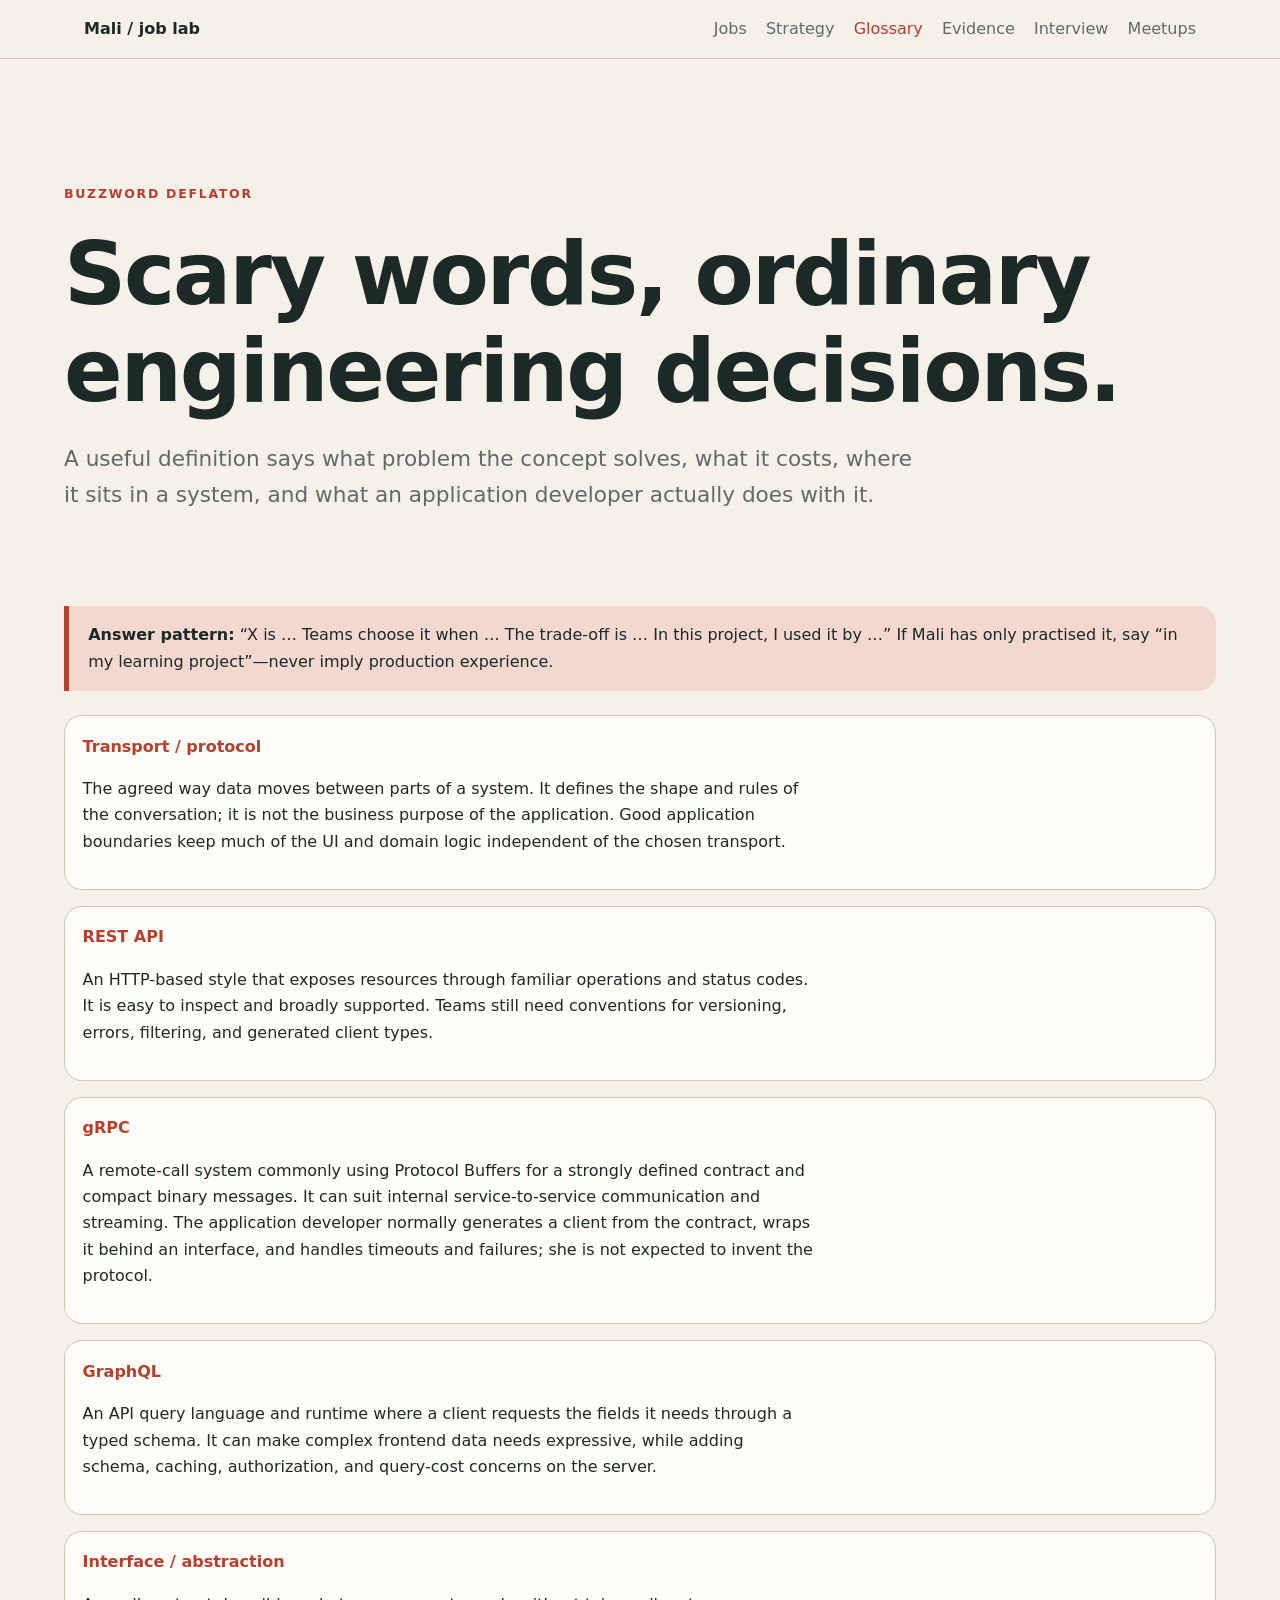
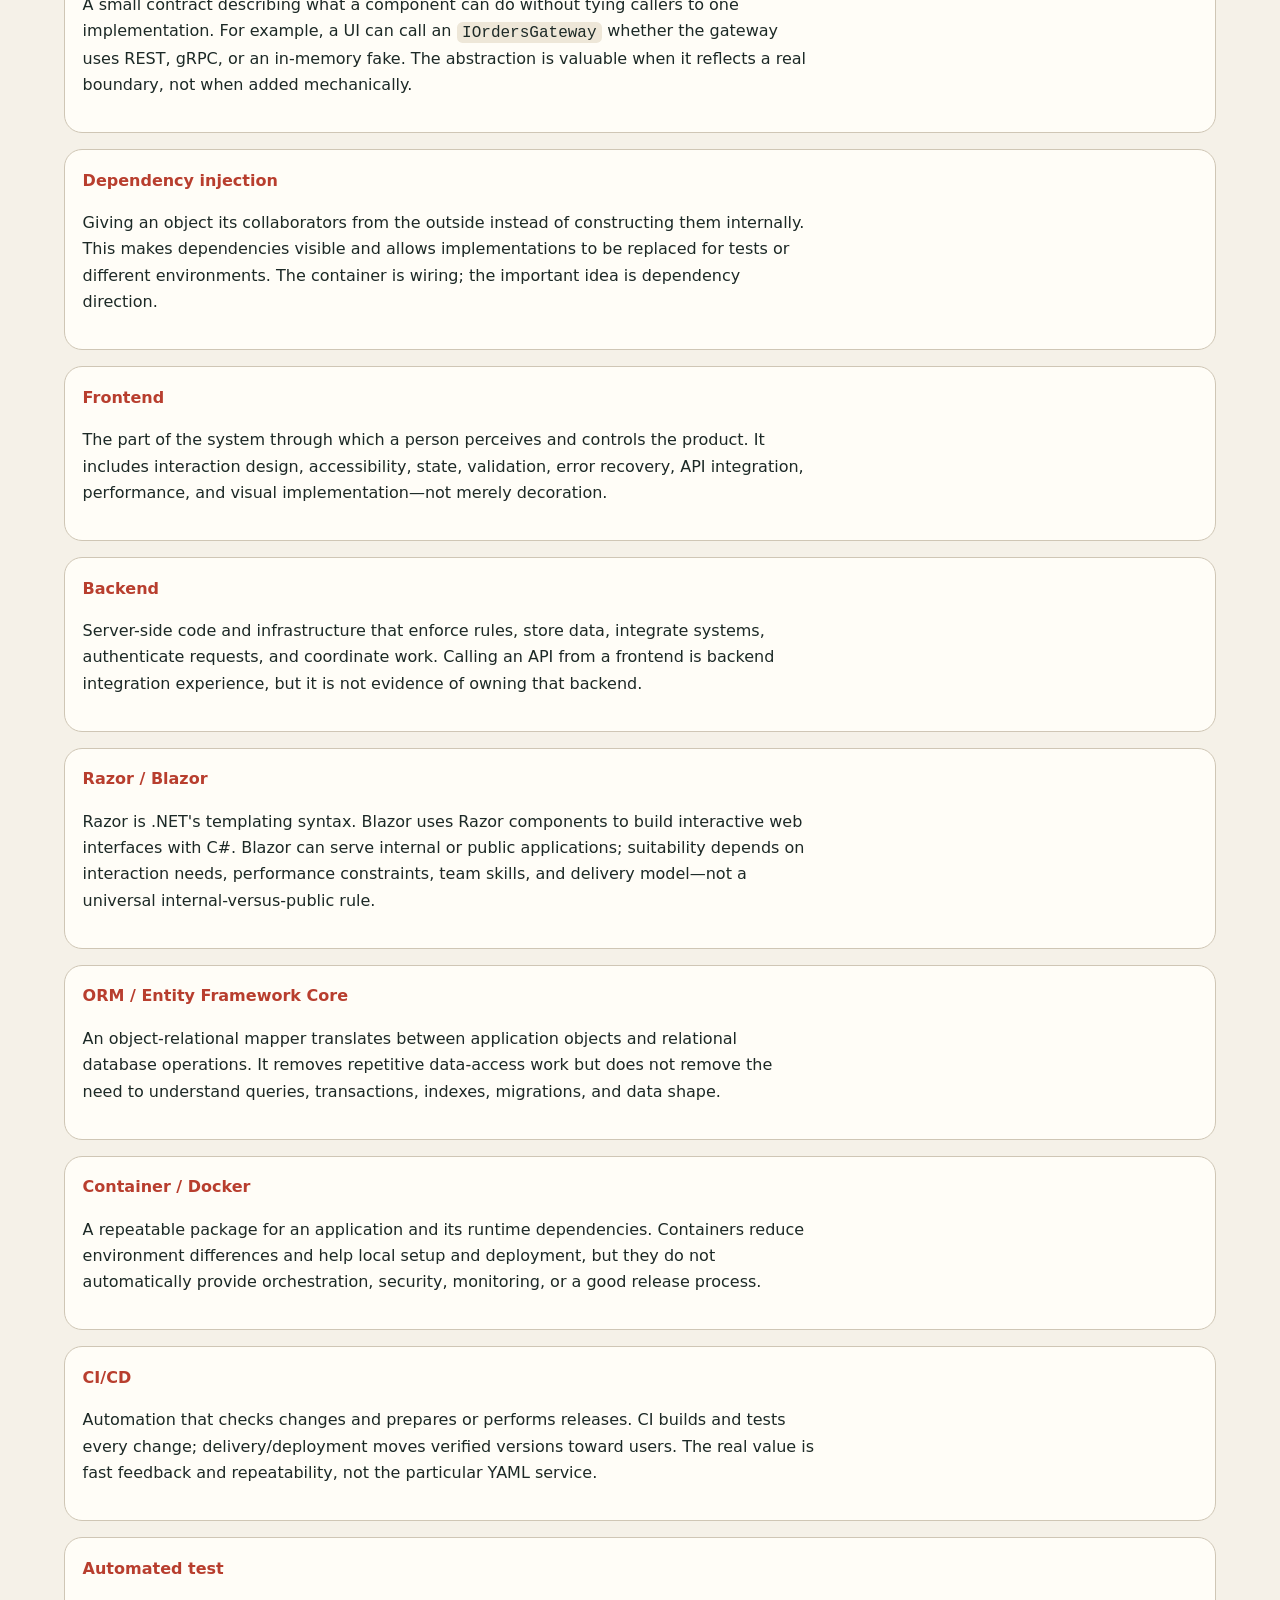
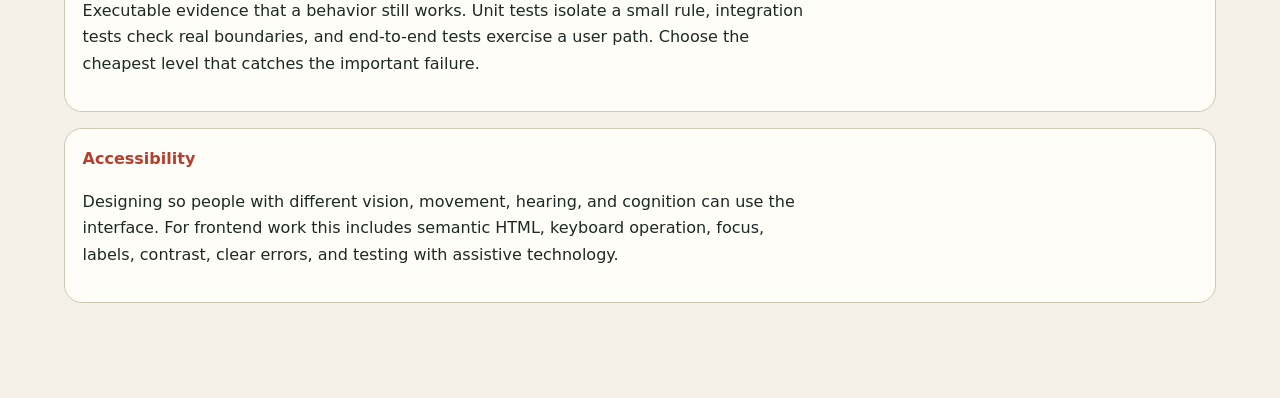
==== glossary/index.html @ 248afaf7 "Initialize Mali job-search learning laboratory" ====
<!doctype html><html lang="en"><head><meta charset="utf-8"><meta name="viewport" content="width=device-width, initial-scale=1"><title>Glossary · Mali job lab</title><link rel="stylesheet" href="../global.css"></head><body>
<header class="masthead"><nav class="nav"><a class="brand" href="../index.html">Mali / job lab</a><a href="../jobs/index.html">Jobs</a><a href="../strategy/index.html">Strategy</a><a aria-current="page" href="index.html">Glossary</a><a href="../evidence/mali-baseline.html">Evidence</a><a href="../interview/index.html">Interview</a><a href="../meetups/index.html">Meetups</a></nav></header>
<main class="wrap"><section class="hero"><div class="eyebrow">Buzzword deflator</div><h1>Scary words, ordinary engineering decisions.</h1><p class="lede">A useful definition says what problem the concept solves, what it costs, where it sits in a system, and what an application developer actually does with it.</p></section>

<div class="note"><strong>Answer pattern:</strong> “X is … Teams choose it when … The trade-off is … In this project, I used it by …” If Mali has only practised it, say “in my learning project”—never imply production experience.</div>

<section class="answer" id="transport"><strong>Transport / protocol</strong><p>The agreed way data moves between parts of a system. It defines the shape and rules of the conversation; it is not the business purpose of the application. Good application boundaries keep much of the UI and domain logic independent of the chosen transport.</p></section>
<section class="answer" id="rest"><strong>REST API</strong><p>An HTTP-based style that exposes resources through familiar operations and status codes. It is easy to inspect and broadly supported. Teams still need conventions for versioning, errors, filtering, and generated client types.</p></section>
<section class="answer" id="grpc"><strong>gRPC</strong><p>A remote-call system commonly using Protocol Buffers for a strongly defined contract and compact binary messages. It can suit internal service-to-service communication and streaming. The application developer normally generates a client from the contract, wraps it behind an interface, and handles timeouts and failures; she is not expected to invent the protocol.</p></section>
<section class="answer" id="graphql"><strong>GraphQL</strong><p>An API query language and runtime where a client requests the fields it needs through a typed schema. It can make complex frontend data needs expressive, while adding schema, caching, authorization, and query-cost concerns on the server.</p></section>
<section class="answer" id="interface"><strong>Interface / abstraction</strong><p>A small contract describing what a component can do without tying callers to one implementation. For example, a UI can call an <code>IOrdersGateway</code> whether the gateway uses REST, gRPC, or an in-memory fake. The abstraction is valuable when it reflects a real boundary, not when added mechanically.</p></section>
<section class="answer" id="di"><strong>Dependency injection</strong><p>Giving an object its collaborators from the outside instead of constructing them internally. This makes dependencies visible and allows implementations to be replaced for tests or different environments. The container is wiring; the important idea is dependency direction.</p></section>
<section class="answer" id="frontend"><strong>Frontend</strong><p>The part of the system through which a person perceives and controls the product. It includes interaction design, accessibility, state, validation, error recovery, API integration, performance, and visual implementation—not merely decoration.</p></section>
<section class="answer" id="backend"><strong>Backend</strong><p>Server-side code and infrastructure that enforce rules, store data, integrate systems, authenticate requests, and coordinate work. Calling an API from a frontend is backend integration experience, but it is not evidence of owning that backend.</p></section>
<section class="answer" id="razor"><strong>Razor / Blazor</strong><p>Razor is .NET's templating syntax. Blazor uses Razor components to build interactive web interfaces with C#. Blazor can serve internal or public applications; suitability depends on interaction needs, performance constraints, team skills, and delivery model—not a universal internal-versus-public rule.</p></section>
<section class="answer" id="orm"><strong>ORM / Entity Framework Core</strong><p>An object-relational mapper translates between application objects and relational database operations. It removes repetitive data-access work but does not remove the need to understand queries, transactions, indexes, migrations, and data shape.</p></section>
<section class="answer" id="docker"><strong>Container / Docker</strong><p>A repeatable package for an application and its runtime dependencies. Containers reduce environment differences and help local setup and deployment, but they do not automatically provide orchestration, security, monitoring, or a good release process.</p></section>
<section class="answer" id="cicd"><strong>CI/CD</strong><p>Automation that checks changes and prepares or performs releases. CI builds and tests every change; delivery/deployment moves verified versions toward users. The real value is fast feedback and repeatability, not the particular YAML service.</p></section>
<section class="answer" id="testing"><strong>Automated test</strong><p>Executable evidence that a behavior still works. Unit tests isolate a small rule, integration tests check real boundaries, and end-to-end tests exercise a user path. Choose the cheapest level that catches the important failure.</p></section>
<section class="answer" id="accessibility"><strong>Accessibility</strong><p>Designing so people with different vision, movement, hearing, and cognition can use the interface. For frontend work this includes semantic HTML, keyboard operation, focus, labels, contrast, clear errors, and testing with assistive technology.</p></section>
</main></body></html>
---- global.css ----
:root {
  color-scheme: light dark;
  --bg: #f5f1e8;
  --surface: #fffdf7;
  --surface-2: #eee7d8;
  --ink: #1c2926;
  --muted: #5e6b67;
  --line: #cfc6b5;
  --accent: #b83e2e;
  --accent-2: #0d6f66;
  --accent-soft: #f3d8cf;
  --good: #236b45;
  --warn: #9a5a05;
  --unknown: #6a5b83;
  --shadow: 0 18px 45px rgba(48, 39, 25, .09);
  --radius: 18px;
  --measure: 72rem;
}

@media (prefers-color-scheme: dark) {
  :root {
    --bg: #111816;
    --surface: #17211e;
    --surface-2: #202c28;
    --ink: #f4efe4;
    --muted: #b5c0bb;
    --line: #364640;
    --accent: #ff8d76;
    --accent-2: #61c6b7;
    --accent-soft: #4b2924;
    --good: #76cf9e;
    --warn: #f0bd69;
    --unknown: #c0a9df;
    --shadow: 0 18px 45px rgba(0, 0, 0, .25);
  }
}

* { box-sizing: border-box; }
html { scroll-behavior: smooth; }
body {
  margin: 0;
  background: var(--bg);
  color: var(--ink);
  font: 16px/1.65 Inter, ui-sans-serif, system-ui, -apple-system, BlinkMacSystemFont, "Segoe UI", sans-serif;
}
a { color: var(--accent-2); text-decoration-thickness: .08em; text-underline-offset: .18em; }
a:hover { color: var(--accent); }
h1, h2, h3 { line-height: 1.12; letter-spacing: -.025em; }
h1 { max-width: 18ch; font-size: clamp(2.5rem, 7vw, 5.4rem); margin: .25em 0; }
h2 { margin-top: 2.6em; font-size: clamp(1.7rem, 3vw, 2.4rem); }
h3 { margin-top: 1.7em; }
p, li { max-width: 72ch; }
code { padding: .1em .35em; border-radius: .35em; background: var(--surface-2); }

.masthead { border-bottom: 1px solid var(--line); background: color-mix(in srgb, var(--bg) 90%, transparent); }
.nav { max-width: var(--measure); margin: auto; padding: 1rem 1.25rem; display: flex; flex-wrap: wrap; gap: .7rem 1.2rem; align-items: center; }
.brand { margin-right: auto; color: var(--ink); font-weight: 800; text-decoration: none; }
.nav a:not(.brand) { color: var(--muted); text-decoration: none; }
.nav a[aria-current="page"] { color: var(--accent); }
.wrap { width: min(calc(100% - 2rem), var(--measure)); margin: 0 auto; padding: 2.2rem 0 5rem; }
.hero { padding: clamp(2rem, 7vw, 6rem) 0 3rem; }
.eyebrow { color: var(--accent); font-size: .78rem; font-weight: 800; letter-spacing: .14em; text-transform: uppercase; }
.lede { max-width: 62ch; color: var(--muted); font-size: clamp(1.08rem, 2vw, 1.35rem); }
.grid { display: grid; grid-template-columns: repeat(auto-fit, minmax(min(100%, 17rem), 1fr)); gap: 1rem; }
.card { padding: 1.25rem; border: 1px solid var(--line); border-radius: var(--radius); background: var(--surface); box-shadow: var(--shadow); }
.card h3, .card h4 { margin-top: 0; }
.card-link { color: inherit; text-decoration: none; transition: transform .15s ease, border-color .15s ease; }
.card-link:hover { color: inherit; transform: translateY(-3px); border-color: var(--accent); }
.number { color: var(--accent); font: 800 2rem/1 ui-monospace, monospace; }
.meta, .small { color: var(--muted); font-size: .9rem; }
.note { margin: 1.5rem 0; padding: 1rem 1.2rem; border-left: .35rem solid var(--accent); background: var(--accent-soft); border-radius: 0 var(--radius) var(--radius) 0; }
.tag, .status { display: inline-block; padding: .22rem .55rem; border: 1px solid currentColor; border-radius: 999px; font-size: .75rem; font-weight: 750; }
.verified { color: var(--good); }
.inferred { color: var(--warn); }
.unknown { color: var(--unknown); }
.score { font: 800 1.3rem/1 ui-monospace, monospace; color: var(--accent); }
.table-wrap { overflow-x: auto; }
table { width: 100%; border-collapse: collapse; background: var(--surface); }
th, td { padding: .8rem; border: 1px solid var(--line); text-align: left; vertical-align: top; }
th { background: var(--surface-2); }
.steps { counter-reset: steps; list-style: none; padding: 0; }
.steps > li { position: relative; margin: 1rem 0; padding: 0 0 1.2rem 3.4rem; border-bottom: 1px solid var(--line); }
.steps > li::before { counter-increment: steps; content: counter(steps); position: absolute; left: 0; top: 0; width: 2.2rem; height: 2.2rem; display: grid; place-items: center; border-radius: 50%; background: var(--accent); color: white; font-weight: 800; }
.answer { margin: 1rem 0; padding: 1.1rem; border: 1px solid var(--line); border-radius: var(--radius); background: var(--surface); }
.answer strong:first-child { color: var(--accent); }
footer { border-top: 1px solid var(--line); color: var(--muted); }
footer .wrap { padding: 1.2rem 0 2rem; }
@media (max-width: 600px) { .nav { align-items: flex-start; } h1 { font-size: 2.55rem; } }
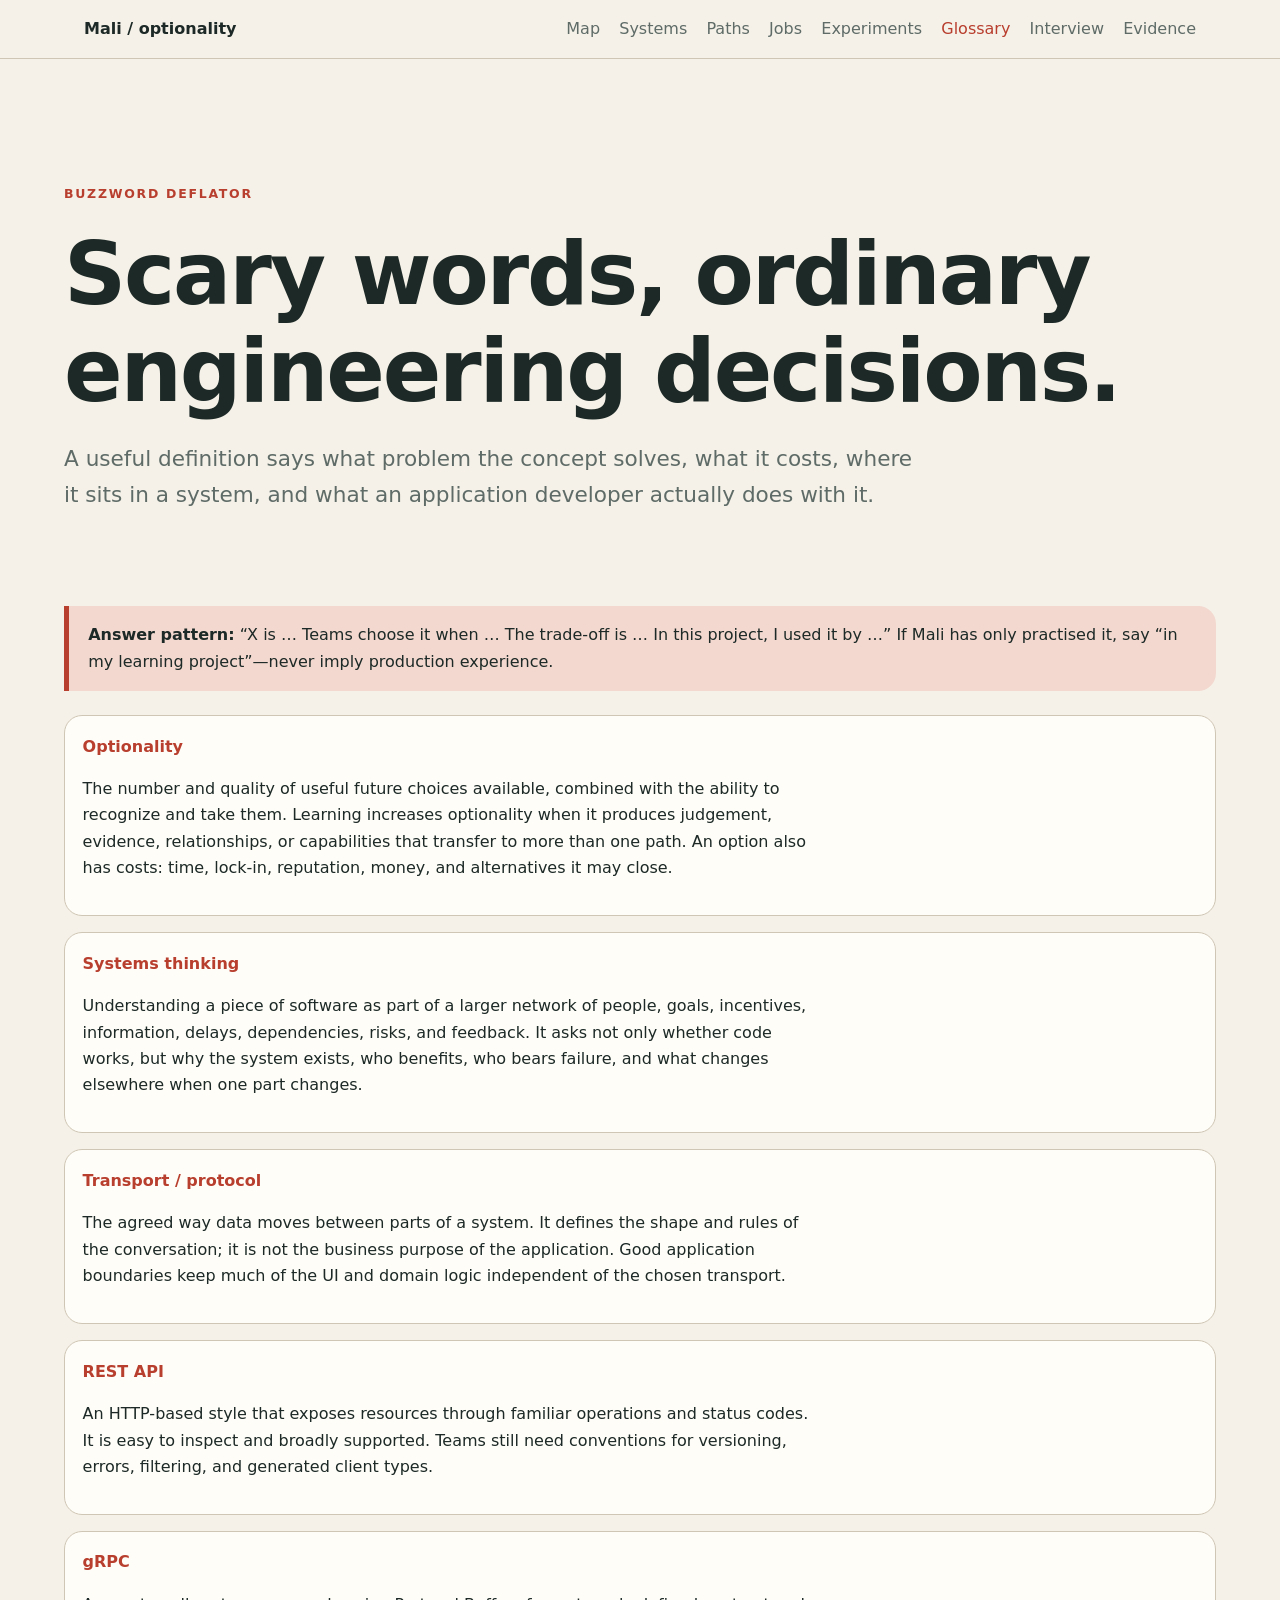
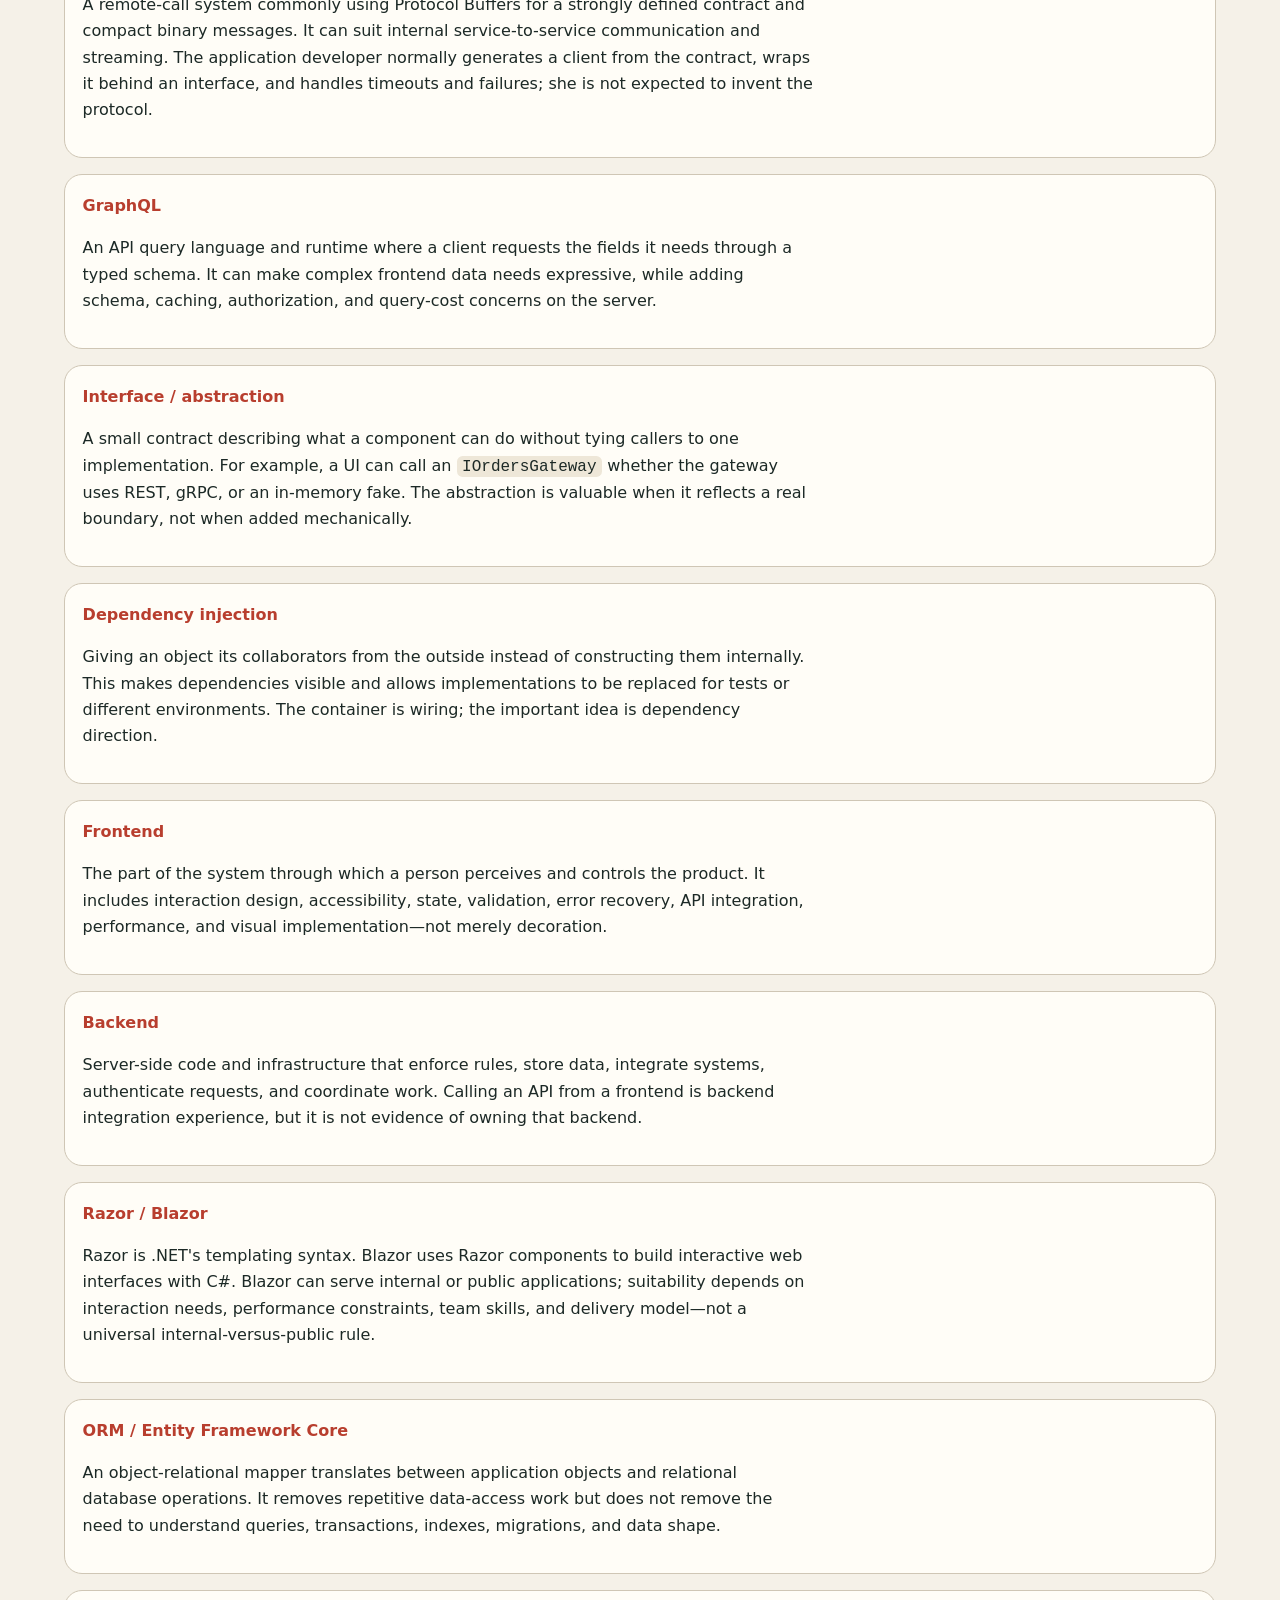
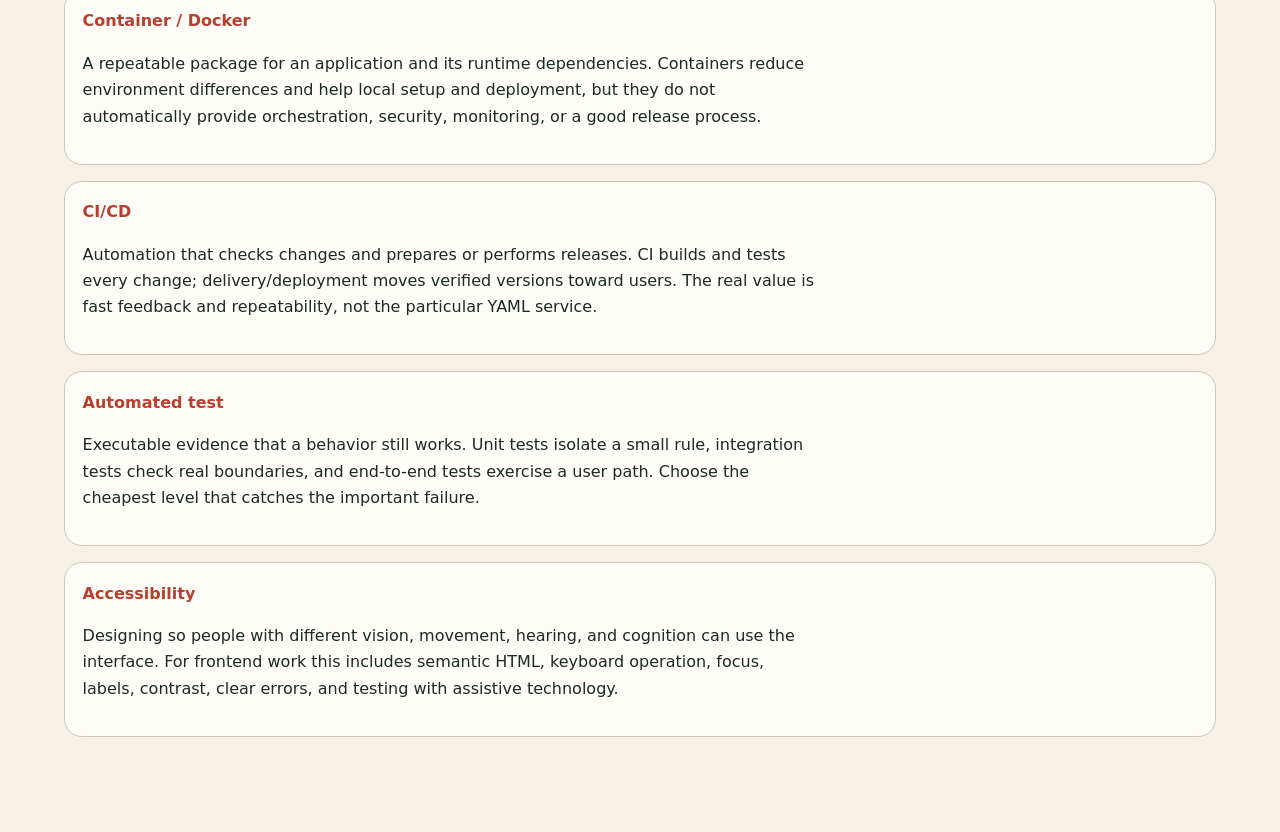
==== commit 9334d2c5: "Reframe repository around optionality and systems thinking" ====
--- a/glossary/index.html
+++ b/glossary/index.html
@@ -1,8 +1,11 @@
-<!doctype html><html lang="en"><head><meta charset="utf-8"><meta name="viewport" content="width=device-width, initial-scale=1"><title>Glossary · Mali job lab</title><link rel="stylesheet" href="../global.css"></head><body>
-<header class="masthead"><nav class="nav"><a class="brand" href="../index.html">Mali / job lab</a><a href="../jobs/index.html">Jobs</a><a href="../strategy/index.html">Strategy</a><a aria-current="page" href="index.html">Glossary</a><a href="../evidence/mali-baseline.html">Evidence</a><a href="../interview/index.html">Interview</a><a href="../meetups/index.html">Meetups</a></nav></header>
+<!doctype html><html lang="en"><head><meta charset="utf-8"><meta name="viewport" content="width=device-width, initial-scale=1"><title>Glossary · Mali optionality</title><link rel="stylesheet" href="../global.css"></head><body>
+<header class="masthead"><nav class="nav"><a class="brand" href="../index.html">Mali / optionality</a><a href="../strategy/index.html">Map</a><a href="../systems/index.html">Systems</a><a href="../paths/index.html">Paths</a><a href="../jobs/index.html">Jobs</a><a href="../experiments/index.html">Experiments</a><a aria-current="page" href="index.html">Glossary</a><a href="../interview/index.html">Interview</a><a href="../evidence/mali-baseline.html">Evidence</a></nav></header>
 <main class="wrap"><section class="hero"><div class="eyebrow">Buzzword deflator</div><h1>Scary words, ordinary engineering decisions.</h1><p class="lede">A useful definition says what problem the concept solves, what it costs, where it sits in a system, and what an application developer actually does with it.</p></section>
 
 <div class="note"><strong>Answer pattern:</strong> “X is … Teams choose it when … The trade-off is … In this project, I used it by …” If Mali has only practised it, say “in my learning project”—never imply production experience.</div>
+
+<section class="answer" id="optionality"><strong>Optionality</strong><p>The number and quality of useful future choices available, combined with the ability to recognize and take them. Learning increases optionality when it produces judgement, evidence, relationships, or capabilities that transfer to more than one path. An option also has costs: time, lock-in, reputation, money, and alternatives it may close.</p></section>
+<section class="answer" id="systems-thinking"><strong>Systems thinking</strong><p>Understanding a piece of software as part of a larger network of people, goals, incentives, information, delays, dependencies, risks, and feedback. It asks not only whether code works, but why the system exists, who benefits, who bears failure, and what changes elsewhere when one part changes.</p></section>
 
 <section class="answer" id="transport"><strong>Transport / protocol</strong><p>The agreed way data moves between parts of a system. It defines the shape and rules of the conversation; it is not the business purpose of the application. Good application boundaries keep much of the UI and domain logic independent of the chosen transport.</p></section>
 <section class="answer" id="rest"><strong>REST API</strong><p>An HTTP-based style that exposes resources through familiar operations and status codes. It is easy to inspect and broadly supported. Teams still need conventions for versioning, errors, filtering, and generated client types.</p></section>
@@ -19,4 +22,3 @@
 <section class="answer" id="testing"><strong>Automated test</strong><p>Executable evidence that a behavior still works. Unit tests isolate a small rule, integration tests check real boundaries, and end-to-end tests exercise a user path. Choose the cheapest level that catches the important failure.</p></section>
 <section class="answer" id="accessibility"><strong>Accessibility</strong><p>Designing so people with different vision, movement, hearing, and cognition can use the interface. For frontend work this includes semantic HTML, keyboard operation, focus, labels, contrast, clear errors, and testing with assistive technology.</p></section>
 </main></body></html>
-
